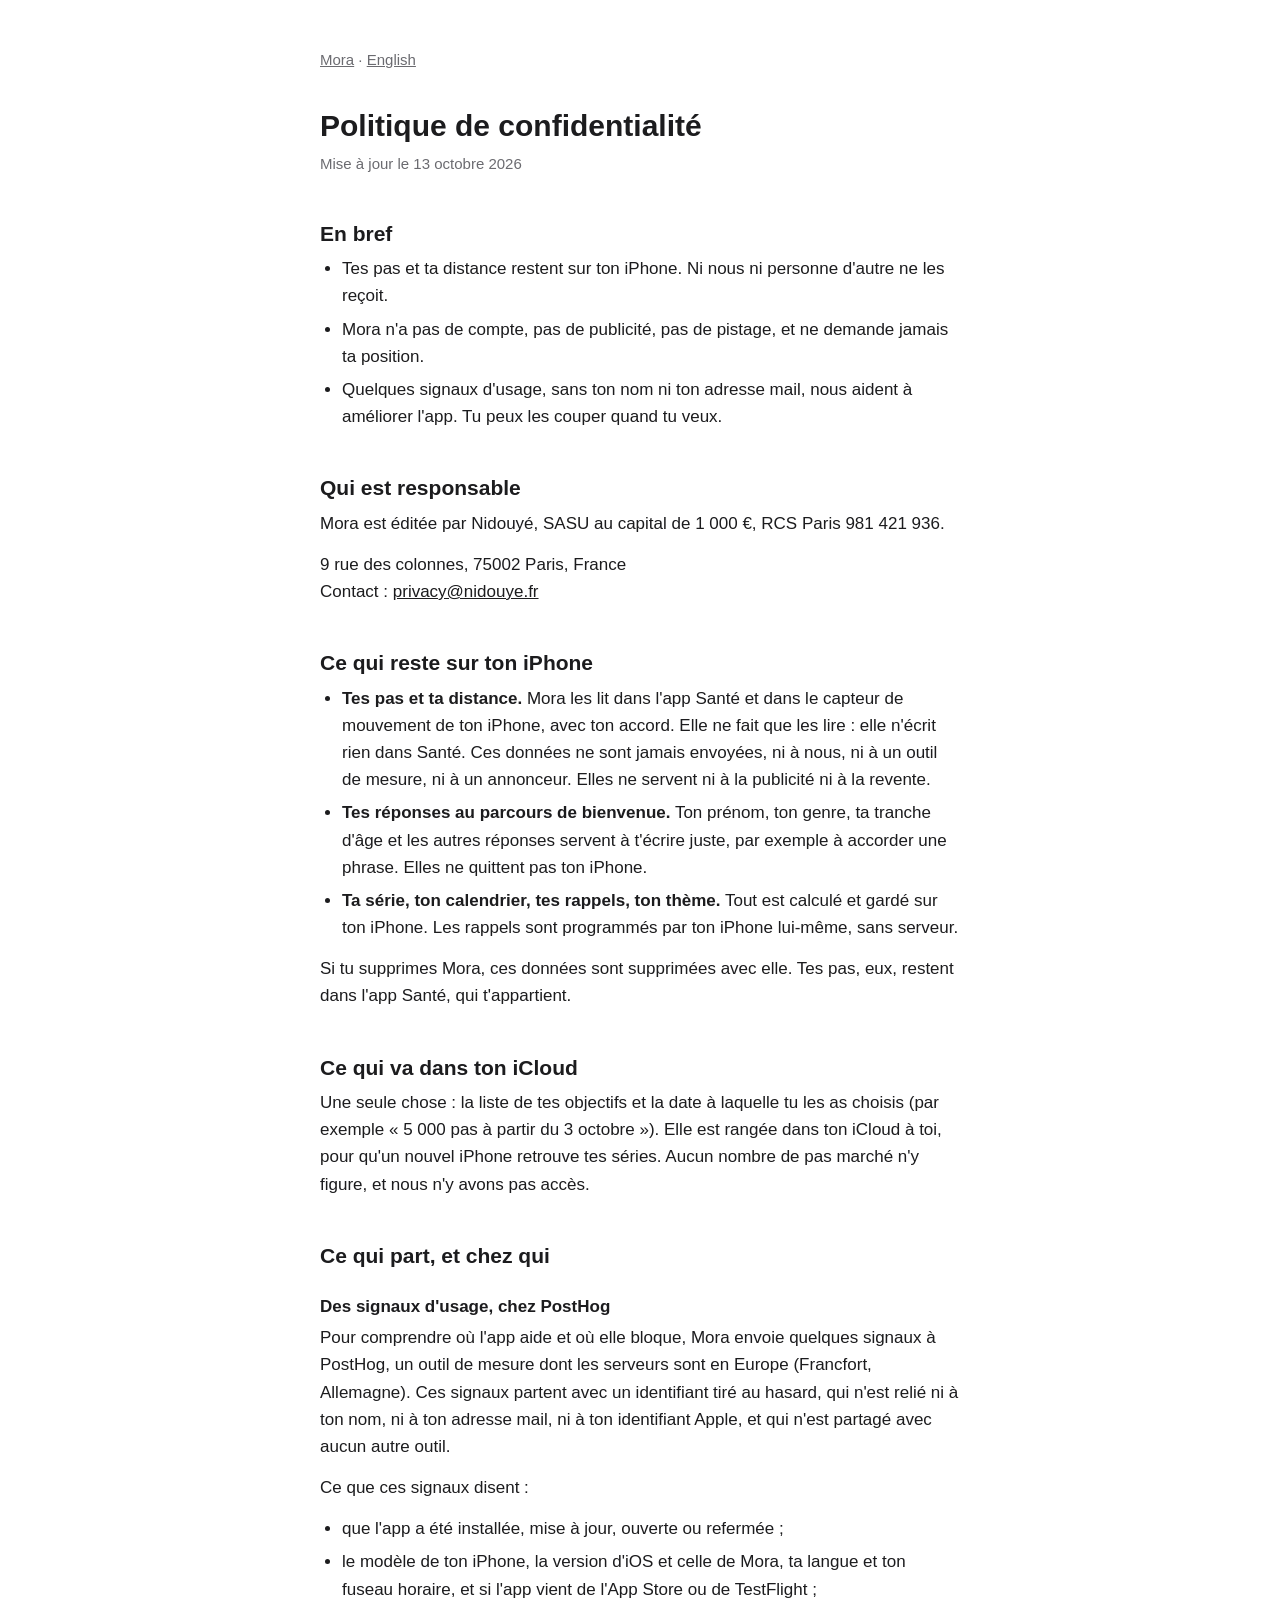
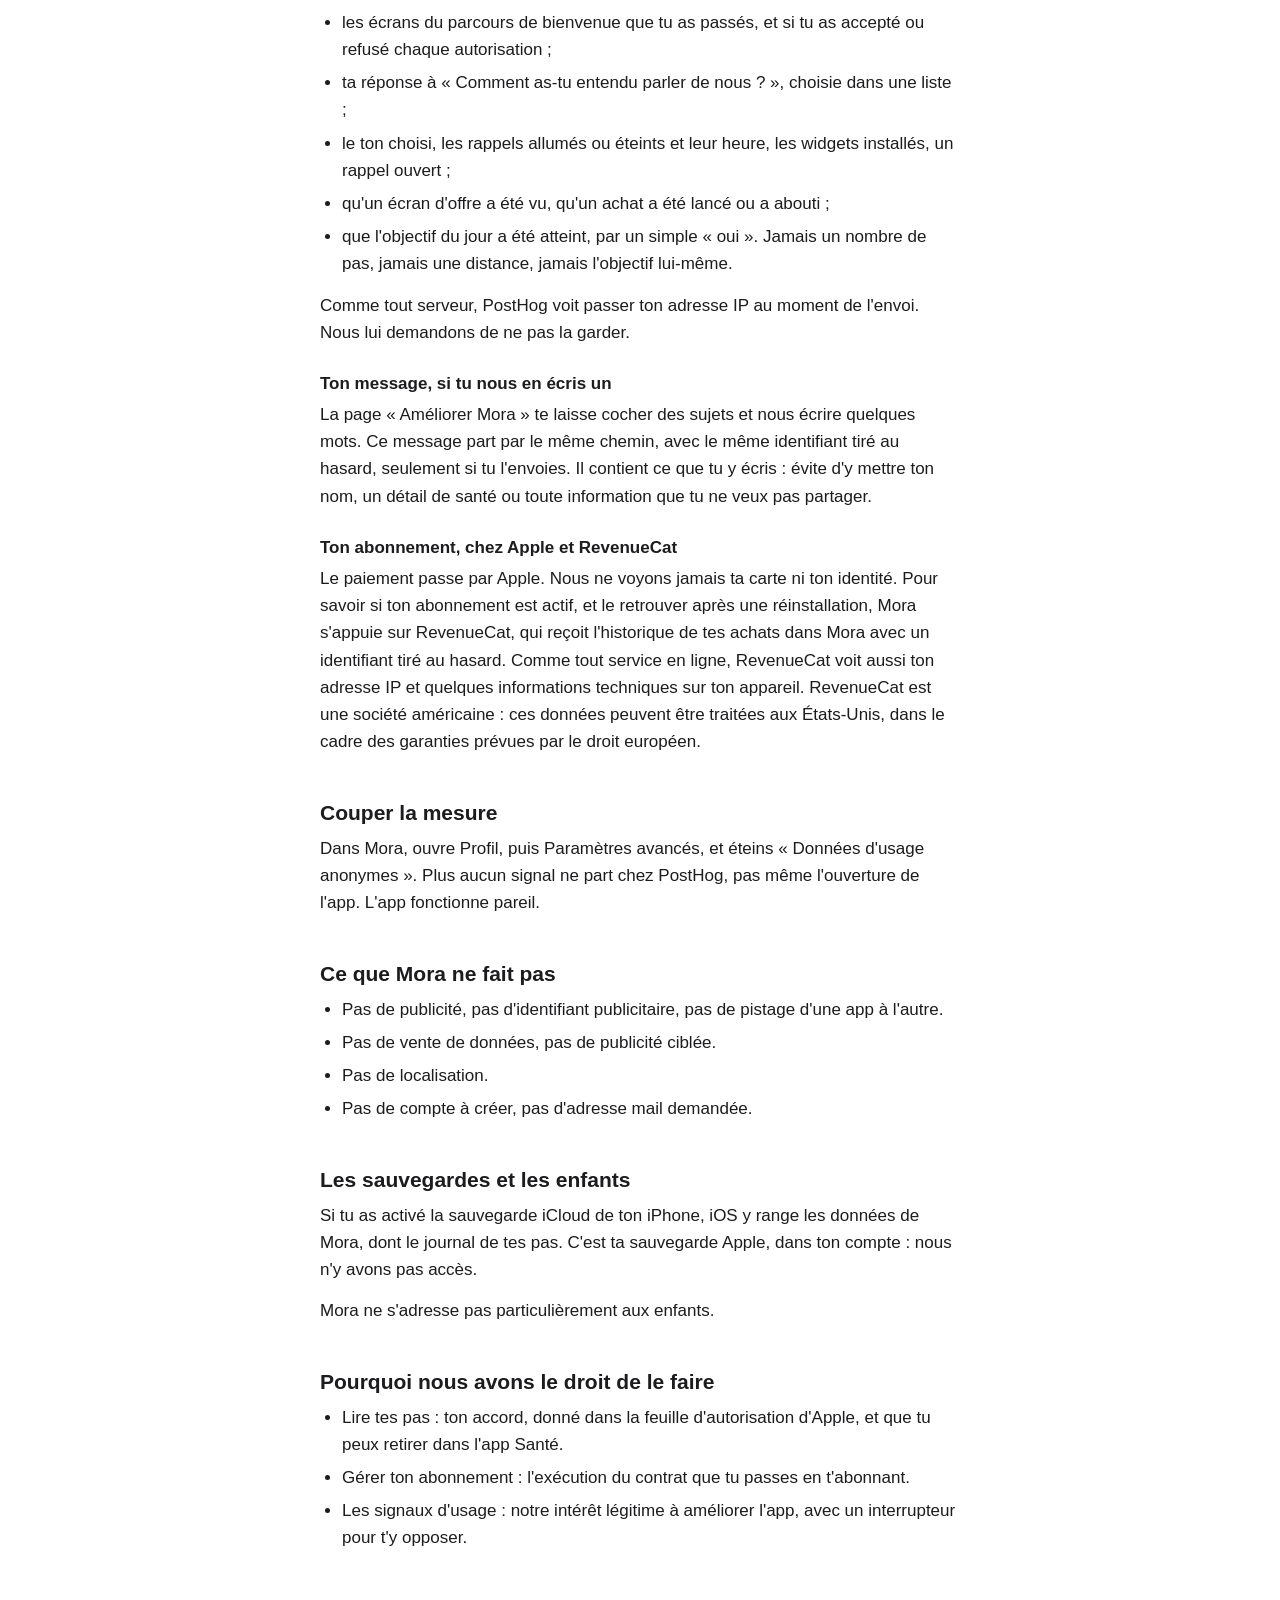
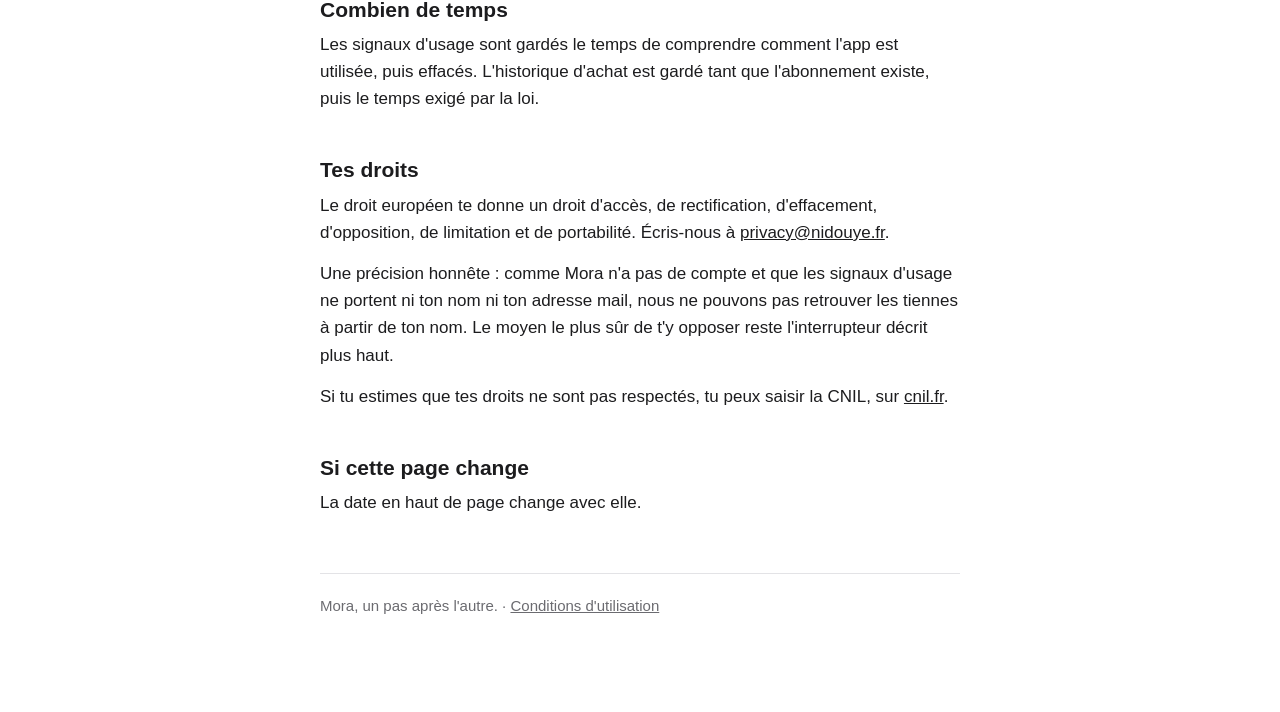
==== confidentialite/index.html @ 172ad580 "Pages publiques de Mora : aide, politique de confidentialité, privacy policy" ====
<!doctype html>
<html lang="fr">
<head>
<meta charset="utf-8">
<meta name="viewport" content="width=device-width, initial-scale=1">
<title>Politique de confidentialité · Mora</title>
<meta name="description" content="Ce que Mora fait de tes données, en français simple : tes pas restent sur ton iPhone.">
<link rel="stylesheet" href="../style.css">
</head>
<body>
<main>
<nav><a href="../">Mora</a> · <a href="../privacy/">English</a></nav>

<h1>Politique de confidentialité</h1>
<p class="date">Mise à jour le 13 octobre 2026</p>

<h2>En bref</h2>
<ul>
  <li>Tes pas et ta distance restent sur ton iPhone. Ni nous ni personne d'autre ne les reçoit.</li>
  <li>Mora n'a pas de compte, pas de publicité, pas de pistage, et ne demande jamais ta position.</li>
  <li>Quelques signaux d'usage, sans ton nom ni ton adresse mail, nous aident à améliorer l'app. Tu peux les couper quand tu veux.</li>
</ul>

<h2>Qui est responsable</h2>
<p>Mora est éditée par Nidouyé, SASU au capital de 1 000 €, RCS Paris 981 421 936.</p>
<address>
  <p>9 rue des colonnes, 75002 Paris, France<br>
  Contact : <a href="mailto:privacy@nidouye.fr">privacy@nidouye.fr</a></p>
</address>

<h2>Ce qui reste sur ton iPhone</h2>
<ul>
  <li><strong>Tes pas et ta distance.</strong> Mora les lit dans l'app Santé et dans le capteur de mouvement de ton iPhone, avec ton accord. Elle ne fait que les lire : elle n'écrit rien dans Santé. Ces données ne sont jamais envoyées, ni à nous, ni à un outil de mesure, ni à un annonceur. Elles ne servent ni à la publicité ni à la revente.</li>
  <li><strong>Tes réponses au parcours de bienvenue.</strong> Ton prénom, ton genre, ta tranche d'âge et les autres réponses servent à t'écrire juste, par exemple à accorder une phrase. Elles ne quittent pas ton iPhone.</li>
  <li><strong>Ta série, ton calendrier, tes rappels, ton thème.</strong> Tout est calculé et gardé sur ton iPhone. Les rappels sont programmés par ton iPhone lui-même, sans serveur.</li>
</ul>
<p>Si tu supprimes Mora, ces données sont supprimées avec elle. Tes pas, eux, restent dans l'app Santé, qui t'appartient.</p>

<h2>Ce qui va dans ton iCloud</h2>
<p>Une seule chose : la liste de tes objectifs et la date à laquelle tu les as choisis (par exemple « 5 000 pas à partir du 3 octobre »). Elle est rangée dans ton iCloud à toi, pour qu'un nouvel iPhone retrouve tes séries. Aucun nombre de pas marché n'y figure, et nous n'y avons pas accès.</p>

<h2>Ce qui part, et chez qui</h2>

<h3>Des signaux d'usage, chez PostHog</h3>
<p>Pour comprendre où l'app aide et où elle bloque, Mora envoie quelques signaux à PostHog, un outil de mesure dont les serveurs sont en Europe (Francfort, Allemagne). Ces signaux partent avec un identifiant tiré au hasard, qui n'est relié ni à ton nom, ni à ton adresse mail, ni à ton identifiant Apple, et qui n'est partagé avec aucun autre outil.</p>
<p>Ce que ces signaux disent :</p>
<ul>
  <li>que l'app a été installée, mise à jour, ouverte ou refermée ;</li>
  <li>le modèle de ton iPhone, la version d'iOS et celle de Mora, ta langue et ton fuseau horaire, et si l'app vient de l'App Store ou de TestFlight ;</li>
  <li>les écrans du parcours de bienvenue que tu as passés, et si tu as accepté ou refusé chaque autorisation ;</li>
  <li>ta réponse à « Comment as-tu entendu parler de nous ? », choisie dans une liste ;</li>
  <li>le ton choisi, les rappels allumés ou éteints et leur heure, les widgets installés, un rappel ouvert ;</li>
  <li>qu'un écran d'offre a été vu, qu'un achat a été lancé ou a abouti ;</li>
  <li>que l'objectif du jour a été atteint, par un simple « oui ». Jamais un nombre de pas, jamais une distance, jamais l'objectif lui-même.</li>
</ul>
<p>Comme tout serveur, PostHog voit passer ton adresse IP au moment de l'envoi. Nous lui demandons de ne pas la garder.</p>

<h3>Ton message, si tu nous en écris un</h3>
<p>La page « Améliorer Mora » te laisse cocher des sujets et nous écrire quelques mots. Ce message part par le même chemin, avec le même identifiant tiré au hasard, seulement si tu l'envoies. Il contient ce que tu y écris : évite d'y mettre ton nom, un détail de santé ou toute information que tu ne veux pas partager.</p>

<h3>Ton abonnement, chez Apple et RevenueCat</h3>
<p>Le paiement passe par Apple. Nous ne voyons jamais ta carte ni ton identité. Pour savoir si ton abonnement est actif, et le retrouver après une réinstallation, Mora s'appuie sur RevenueCat, qui reçoit l'historique de tes achats dans Mora avec un identifiant tiré au hasard. Comme tout service en ligne, RevenueCat voit aussi ton adresse IP et quelques informations techniques sur ton appareil. RevenueCat est une société américaine : ces données peuvent être traitées aux États-Unis, dans le cadre des garanties prévues par le droit européen.</p>

<h2>Couper la mesure</h2>
<p>Dans Mora, ouvre Profil, puis Paramètres avancés, et éteins « Données d'usage anonymes ». Plus aucun signal ne part chez PostHog, pas même l'ouverture de l'app. L'app fonctionne pareil.</p>

<h2>Ce que Mora ne fait pas</h2>
<ul>
  <li>Pas de publicité, pas d'identifiant publicitaire, pas de pistage d'une app à l'autre.</li>
  <li>Pas de vente de données, pas de publicité ciblée.</li>
  <li>Pas de localisation.</li>
  <li>Pas de compte à créer, pas d'adresse mail demandée.</li>
</ul>

<h2>Les sauvegardes et les enfants</h2>
<p>Si tu as activé la sauvegarde iCloud de ton iPhone, iOS y range les données de Mora, dont le journal de tes pas. C'est ta sauvegarde Apple, dans ton compte : nous n'y avons pas accès.</p>
<p>Mora ne s'adresse pas particulièrement aux enfants.</p>

<h2>Pourquoi nous avons le droit de le faire</h2>
<ul>
  <li>Lire tes pas : ton accord, donné dans la feuille d'autorisation d'Apple, et que tu peux retirer dans l'app Santé.</li>
  <li>Gérer ton abonnement : l'exécution du contrat que tu passes en t'abonnant.</li>
  <li>Les signaux d'usage : notre intérêt légitime à améliorer l'app, avec un interrupteur pour t'y opposer.</li>
</ul>

<h2>Combien de temps</h2>
<p>Les signaux d'usage sont gardés le temps de comprendre comment l'app est utilisée, puis effacés. L'historique d'achat est gardé tant que l'abonnement existe, puis le temps exigé par la loi.</p>

<h2>Tes droits</h2>
<p>Le droit européen te donne un droit d'accès, de rectification, d'effacement, d'opposition, de limitation et de portabilité. Écris-nous à <a href="mailto:privacy@nidouye.fr">privacy@nidouye.fr</a>.</p>
<p>Une précision honnête : comme Mora n'a pas de compte et que les signaux d'usage ne portent ni ton nom ni ton adresse mail, nous ne pouvons pas retrouver les tiennes à partir de ton nom. Le moyen le plus sûr de t'y opposer reste l'interrupteur décrit plus haut.</p>
<p>Si tu estimes que tes droits ne sont pas respectés, tu peux saisir la CNIL, sur <a href="https://www.cnil.fr">cnil.fr</a>.</p>

<h2>Si cette page change</h2>
<p>La date en haut de page change avec elle.</p>

<p class="pied">Mora, un pas après l'autre. · <a href="https://www.apple.com/legal/internet-services/itunes/dev/stdeula/">Conditions d'utilisation</a></p>
</main>
</body>
</html>
---- style.css ----
/* Pages publiques de Mora. Feuille neutre, polices du système : aucune valeur de la
   charte ne vit ici, DESIGN.md reste la seule source du design de l'app. */
:root { color-scheme: light dark; --fond: #ffffff; --texte: #1c1c1e; --discret: #6b6b70; --trait: #e3e3e6; }
@media (prefers-color-scheme: dark) {
  :root { --fond: #121214; --texte: #f2f2f4; --discret: #a0a0a6; --trait: #2c2c30; }
}
* { box-sizing: border-box; }
body { margin: 0; background: var(--fond); color: var(--texte);
  font: 17px/1.6 -apple-system, BlinkMacSystemFont, "Segoe UI", Roboto, sans-serif; }
main { max-width: 680px; margin: 0 auto; padding: 48px 20px 80px; }
h1 { font-size: 30px; line-height: 1.2; margin: 0 0 8px; }
h2 { font-size: 21px; line-height: 1.3; margin: 44px 0 8px; }
h3 { font-size: 17px; margin: 24px 0 4px; }
p, ul { margin: 0 0 14px; }
ul { padding-left: 22px; }
li { margin-bottom: 6px; }
a { color: inherit; }
.date, .pied { color: var(--discret); font-size: 15px; }
.pied { margin-top: 56px; padding-top: 20px; border-top: 1px solid var(--trait); }
nav { font-size: 15px; margin-bottom: 36px; color: var(--discret); }
address { font-style: normal; }
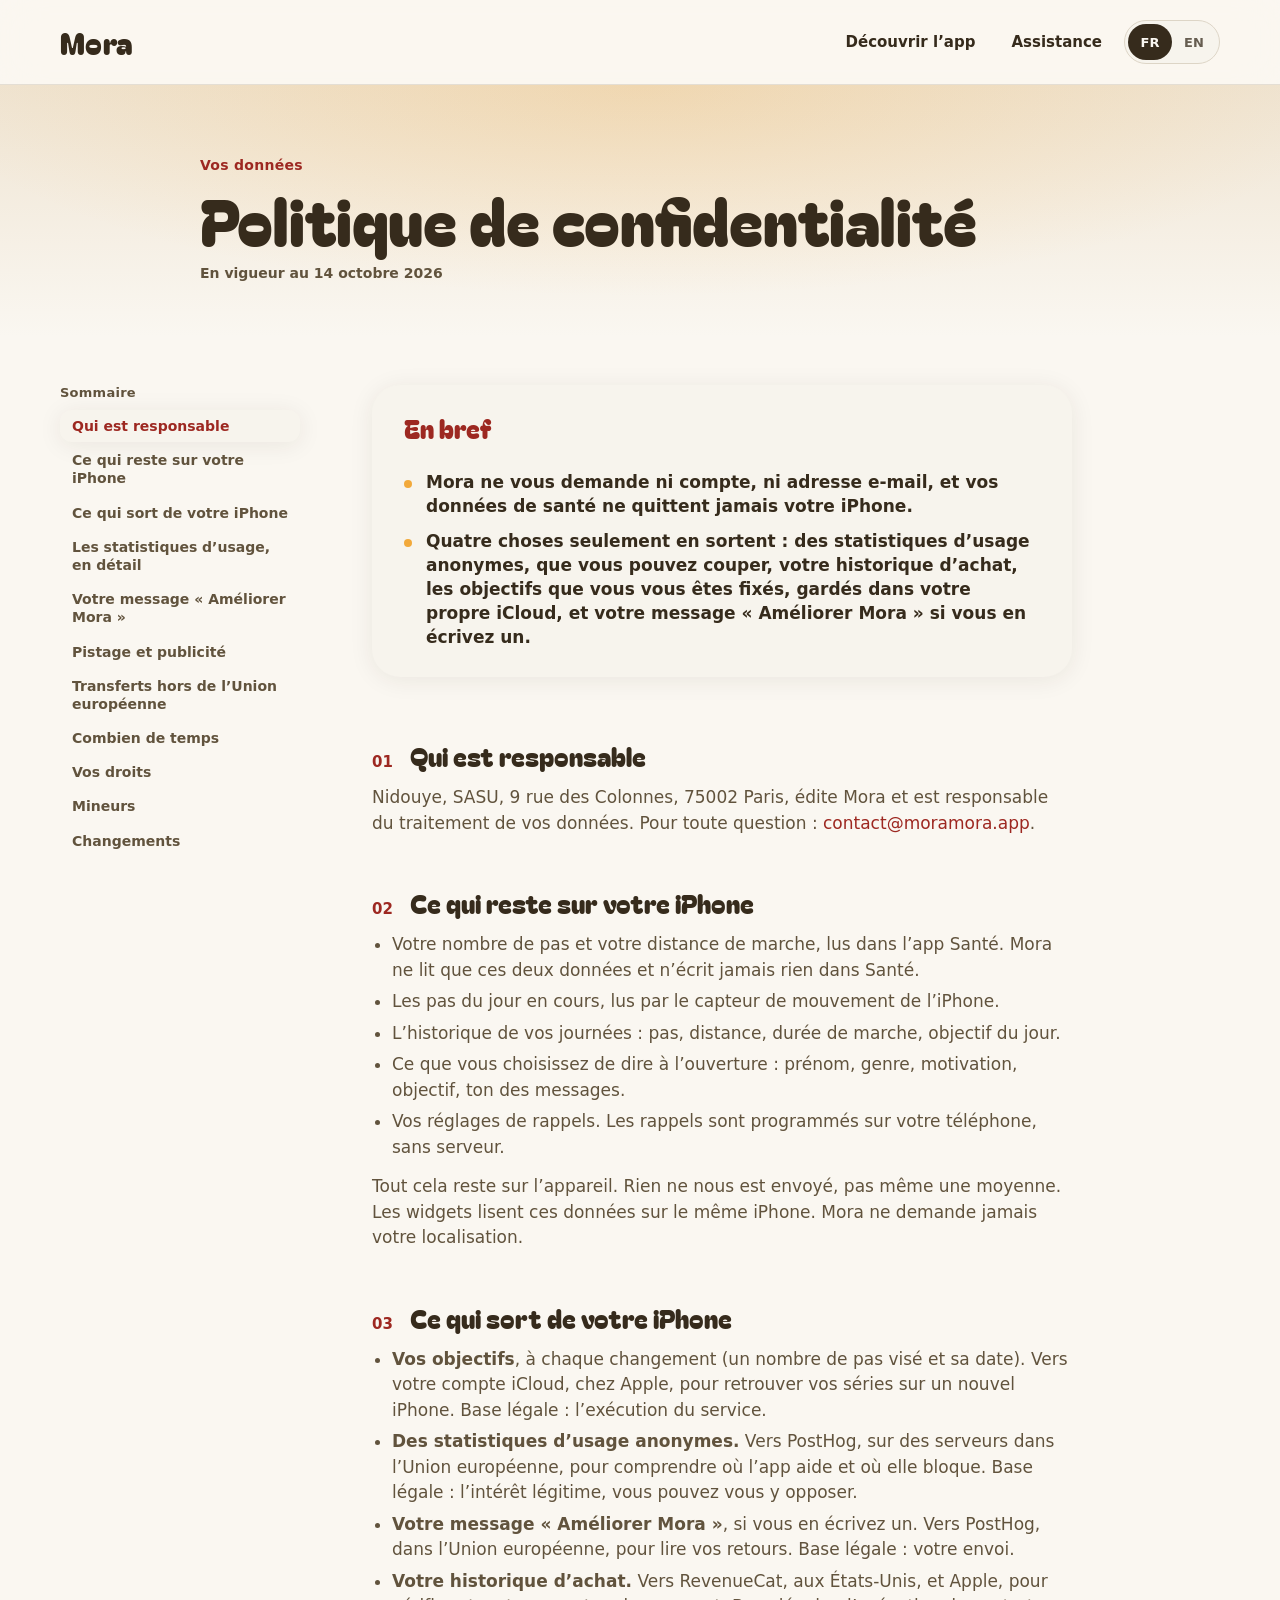
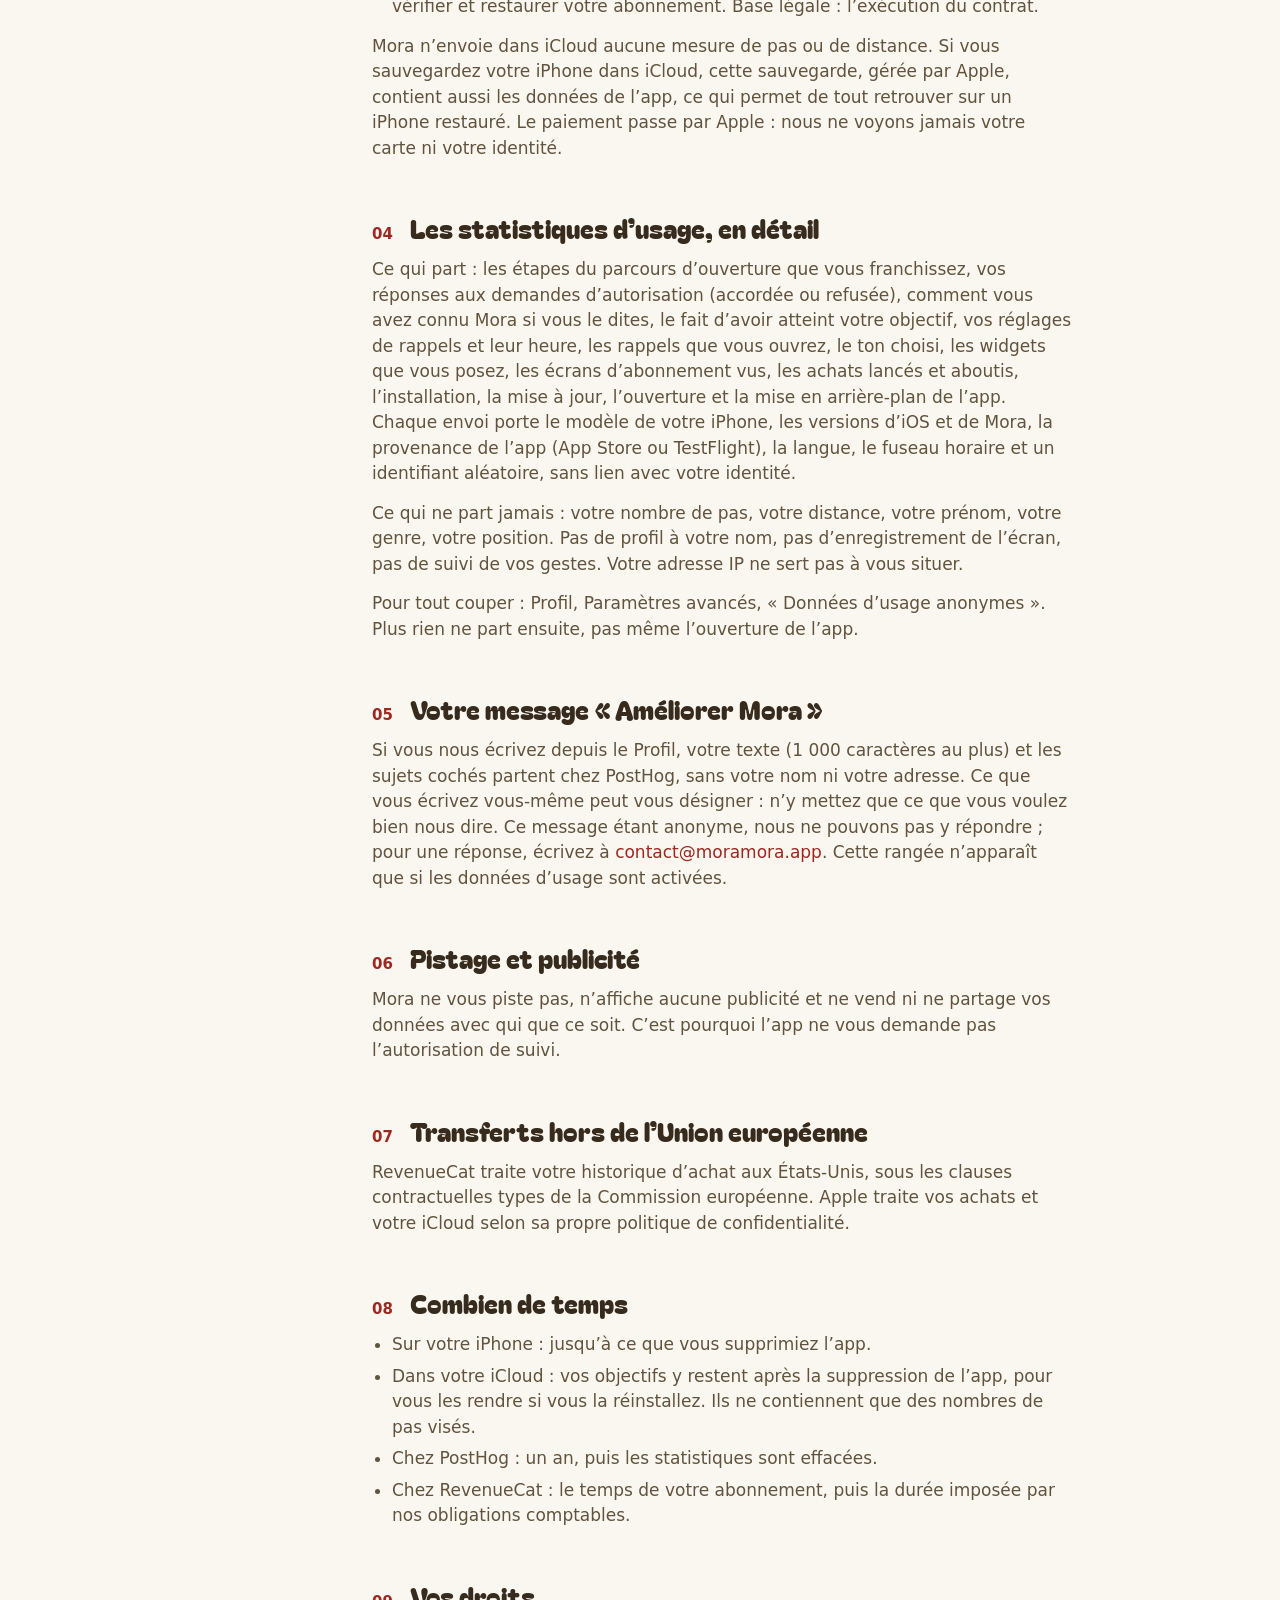
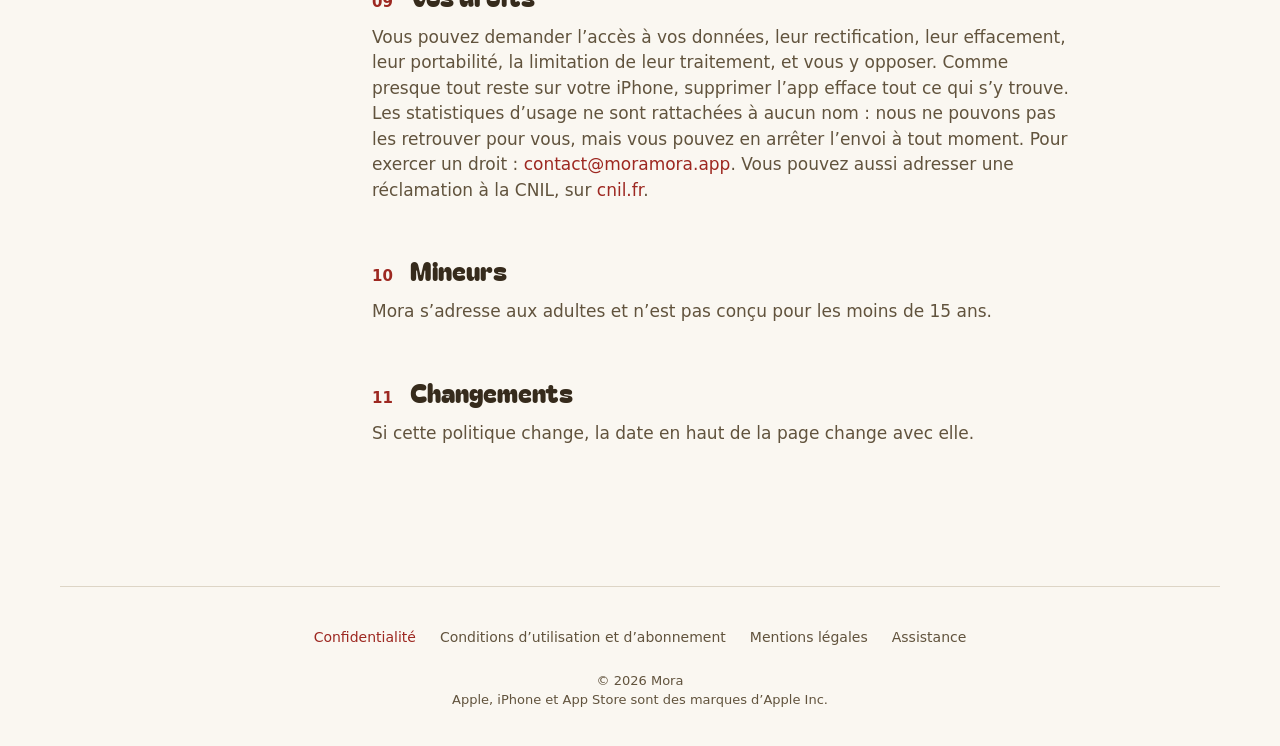
==== commit eb558453: "Le site de Mora à l'image de la maquette, textes légaux en vous Source : PriscaGit dépôt Mora, branc" ====
--- a/confidentialite/index.html
+++ b/confidentialite/index.html
@@ -1,100 +1 @@
-<!doctype html>
-<html lang="fr">
-<head>
-<meta charset="utf-8">
-<meta name="viewport" content="width=device-width, initial-scale=1">
-<title>Politique de confidentialité · Mora</title>
-<meta name="description" content="Ce que Mora fait de tes données, en français simple : tes pas restent sur ton iPhone.">
-<link rel="stylesheet" href="../style.css">
-</head>
-<body>
-<main>
-<nav><a href="../">Mora</a> · <a href="../privacy/">English</a></nav>
-
-<h1>Politique de confidentialité</h1>
-<p class="date">Mise à jour le 13 octobre 2026</p>
-
-<h2>En bref</h2>
-<ul>
-  <li>Tes pas et ta distance restent sur ton iPhone. Ni nous ni personne d'autre ne les reçoit.</li>
-  <li>Mora n'a pas de compte, pas de publicité, pas de pistage, et ne demande jamais ta position.</li>
-  <li>Quelques signaux d'usage, sans ton nom ni ton adresse mail, nous aident à améliorer l'app. Tu peux les couper quand tu veux.</li>
-</ul>
-
-<h2>Qui est responsable</h2>
-<p>Mora est éditée par Nidouyé, SASU au capital de 1 000 €, RCS Paris 981 421 936.</p>
-<address>
-  <p>9 rue des colonnes, 75002 Paris, France<br>
-  Contact : <a href="mailto:privacy@nidouye.fr">privacy@nidouye.fr</a></p>
-</address>
-
-<h2>Ce qui reste sur ton iPhone</h2>
-<ul>
-  <li><strong>Tes pas et ta distance.</strong> Mora les lit dans l'app Santé et dans le capteur de mouvement de ton iPhone, avec ton accord. Elle ne fait que les lire : elle n'écrit rien dans Santé. Ces données ne sont jamais envoyées, ni à nous, ni à un outil de mesure, ni à un annonceur. Elles ne servent ni à la publicité ni à la revente.</li>
-  <li><strong>Tes réponses au parcours de bienvenue.</strong> Ton prénom, ton genre, ta tranche d'âge et les autres réponses servent à t'écrire juste, par exemple à accorder une phrase. Elles ne quittent pas ton iPhone.</li>
-  <li><strong>Ta série, ton calendrier, tes rappels, ton thème.</strong> Tout est calculé et gardé sur ton iPhone. Les rappels sont programmés par ton iPhone lui-même, sans serveur.</li>
-</ul>
-<p>Si tu supprimes Mora, ces données sont supprimées avec elle. Tes pas, eux, restent dans l'app Santé, qui t'appartient.</p>
-
-<h2>Ce qui va dans ton iCloud</h2>
-<p>Une seule chose : la liste de tes objectifs et la date à laquelle tu les as choisis (par exemple « 5 000 pas à partir du 3 octobre »). Elle est rangée dans ton iCloud à toi, pour qu'un nouvel iPhone retrouve tes séries. Aucun nombre de pas marché n'y figure, et nous n'y avons pas accès.</p>
-
-<h2>Ce qui part, et chez qui</h2>
-
-<h3>Des signaux d'usage, chez PostHog</h3>
-<p>Pour comprendre où l'app aide et où elle bloque, Mora envoie quelques signaux à PostHog, un outil de mesure dont les serveurs sont en Europe (Francfort, Allemagne). Ces signaux partent avec un identifiant tiré au hasard, qui n'est relié ni à ton nom, ni à ton adresse mail, ni à ton identifiant Apple, et qui n'est partagé avec aucun autre outil.</p>
-<p>Ce que ces signaux disent :</p>
-<ul>
-  <li>que l'app a été installée, mise à jour, ouverte ou refermée ;</li>
-  <li>le modèle de ton iPhone, la version d'iOS et celle de Mora, ta langue et ton fuseau horaire, et si l'app vient de l'App Store ou de TestFlight ;</li>
-  <li>les écrans du parcours de bienvenue que tu as passés, et si tu as accepté ou refusé chaque autorisation ;</li>
-  <li>ta réponse à « Comment as-tu entendu parler de nous ? », choisie dans une liste ;</li>
-  <li>le ton choisi, les rappels allumés ou éteints et leur heure, les widgets installés, un rappel ouvert ;</li>
-  <li>qu'un écran d'offre a été vu, qu'un achat a été lancé ou a abouti ;</li>
-  <li>que l'objectif du jour a été atteint, par un simple « oui ». Jamais un nombre de pas, jamais une distance, jamais l'objectif lui-même.</li>
-</ul>
-<p>Comme tout serveur, PostHog voit passer ton adresse IP au moment de l'envoi. Nous lui demandons de ne pas la garder.</p>
-
-<h3>Ton message, si tu nous en écris un</h3>
-<p>La page « Améliorer Mora » te laisse cocher des sujets et nous écrire quelques mots. Ce message part par le même chemin, avec le même identifiant tiré au hasard, seulement si tu l'envoies. Il contient ce que tu y écris : évite d'y mettre ton nom, un détail de santé ou toute information que tu ne veux pas partager.</p>
-
-<h3>Ton abonnement, chez Apple et RevenueCat</h3>
-<p>Le paiement passe par Apple. Nous ne voyons jamais ta carte ni ton identité. Pour savoir si ton abonnement est actif, et le retrouver après une réinstallation, Mora s'appuie sur RevenueCat, qui reçoit l'historique de tes achats dans Mora avec un identifiant tiré au hasard. Comme tout service en ligne, RevenueCat voit aussi ton adresse IP et quelques informations techniques sur ton appareil. RevenueCat est une société américaine : ces données peuvent être traitées aux États-Unis, dans le cadre des garanties prévues par le droit européen.</p>
-
-<h2>Couper la mesure</h2>
-<p>Dans Mora, ouvre Profil, puis Paramètres avancés, et éteins « Données d'usage anonymes ». Plus aucun signal ne part chez PostHog, pas même l'ouverture de l'app. L'app fonctionne pareil.</p>
-
-<h2>Ce que Mora ne fait pas</h2>
-<ul>
-  <li>Pas de publicité, pas d'identifiant publicitaire, pas de pistage d'une app à l'autre.</li>
-  <li>Pas de vente de données, pas de publicité ciblée.</li>
-  <li>Pas de localisation.</li>
-  <li>Pas de compte à créer, pas d'adresse mail demandée.</li>
-</ul>
-
-<h2>Les sauvegardes et les enfants</h2>
-<p>Si tu as activé la sauvegarde iCloud de ton iPhone, iOS y range les données de Mora, dont le journal de tes pas. C'est ta sauvegarde Apple, dans ton compte : nous n'y avons pas accès.</p>
-<p>Mora ne s'adresse pas particulièrement aux enfants.</p>
-
-<h2>Pourquoi nous avons le droit de le faire</h2>
-<ul>
-  <li>Lire tes pas : ton accord, donné dans la feuille d'autorisation d'Apple, et que tu peux retirer dans l'app Santé.</li>
-  <li>Gérer ton abonnement : l'exécution du contrat que tu passes en t'abonnant.</li>
-  <li>Les signaux d'usage : notre intérêt légitime à améliorer l'app, avec un interrupteur pour t'y opposer.</li>
-</ul>
-
-<h2>Combien de temps</h2>
-<p>Les signaux d'usage sont gardés le temps de comprendre comment l'app est utilisée, puis effacés. L'historique d'achat est gardé tant que l'abonnement existe, puis le temps exigé par la loi.</p>
-
-<h2>Tes droits</h2>
-<p>Le droit européen te donne un droit d'accès, de rectification, d'effacement, d'opposition, de limitation et de portabilité. Écris-nous à <a href="mailto:privacy@nidouye.fr">privacy@nidouye.fr</a>.</p>
-<p>Une précision honnête : comme Mora n'a pas de compte et que les signaux d'usage ne portent ni ton nom ni ton adresse mail, nous ne pouvons pas retrouver les tiennes à partir de ton nom. Le moyen le plus sûr de t'y opposer reste l'interrupteur décrit plus haut.</p>
-<p>Si tu estimes que tes droits ne sont pas respectés, tu peux saisir la CNIL, sur <a href="https://www.cnil.fr">cnil.fr</a>.</p>
-
-<h2>Si cette page change</h2>
-<p>La date en haut de page change avec elle.</p>
-
-<p class="pied">Mora, un pas après l'autre. · <a href="https://www.apple.com/legal/internet-services/itunes/dev/stdeula/">Conditions d'utilisation</a></p>
-</main>
-</body>
-</html>
+<!doctype html><html lang="fr"><head><meta charset="utf-8"><meta name="viewport" content="width=device-width,initial-scale=1"><title>Mora</title><link rel="canonical" href="https://moramora.app/confidentialite.html"><meta http-equiv="refresh" content="0; url=../confidentialite.html?langue=fr"><meta name="robots" content="noindex"></head><body><a href="../confidentialite.html?langue=fr">Politique de confidentialité</a></body></html>
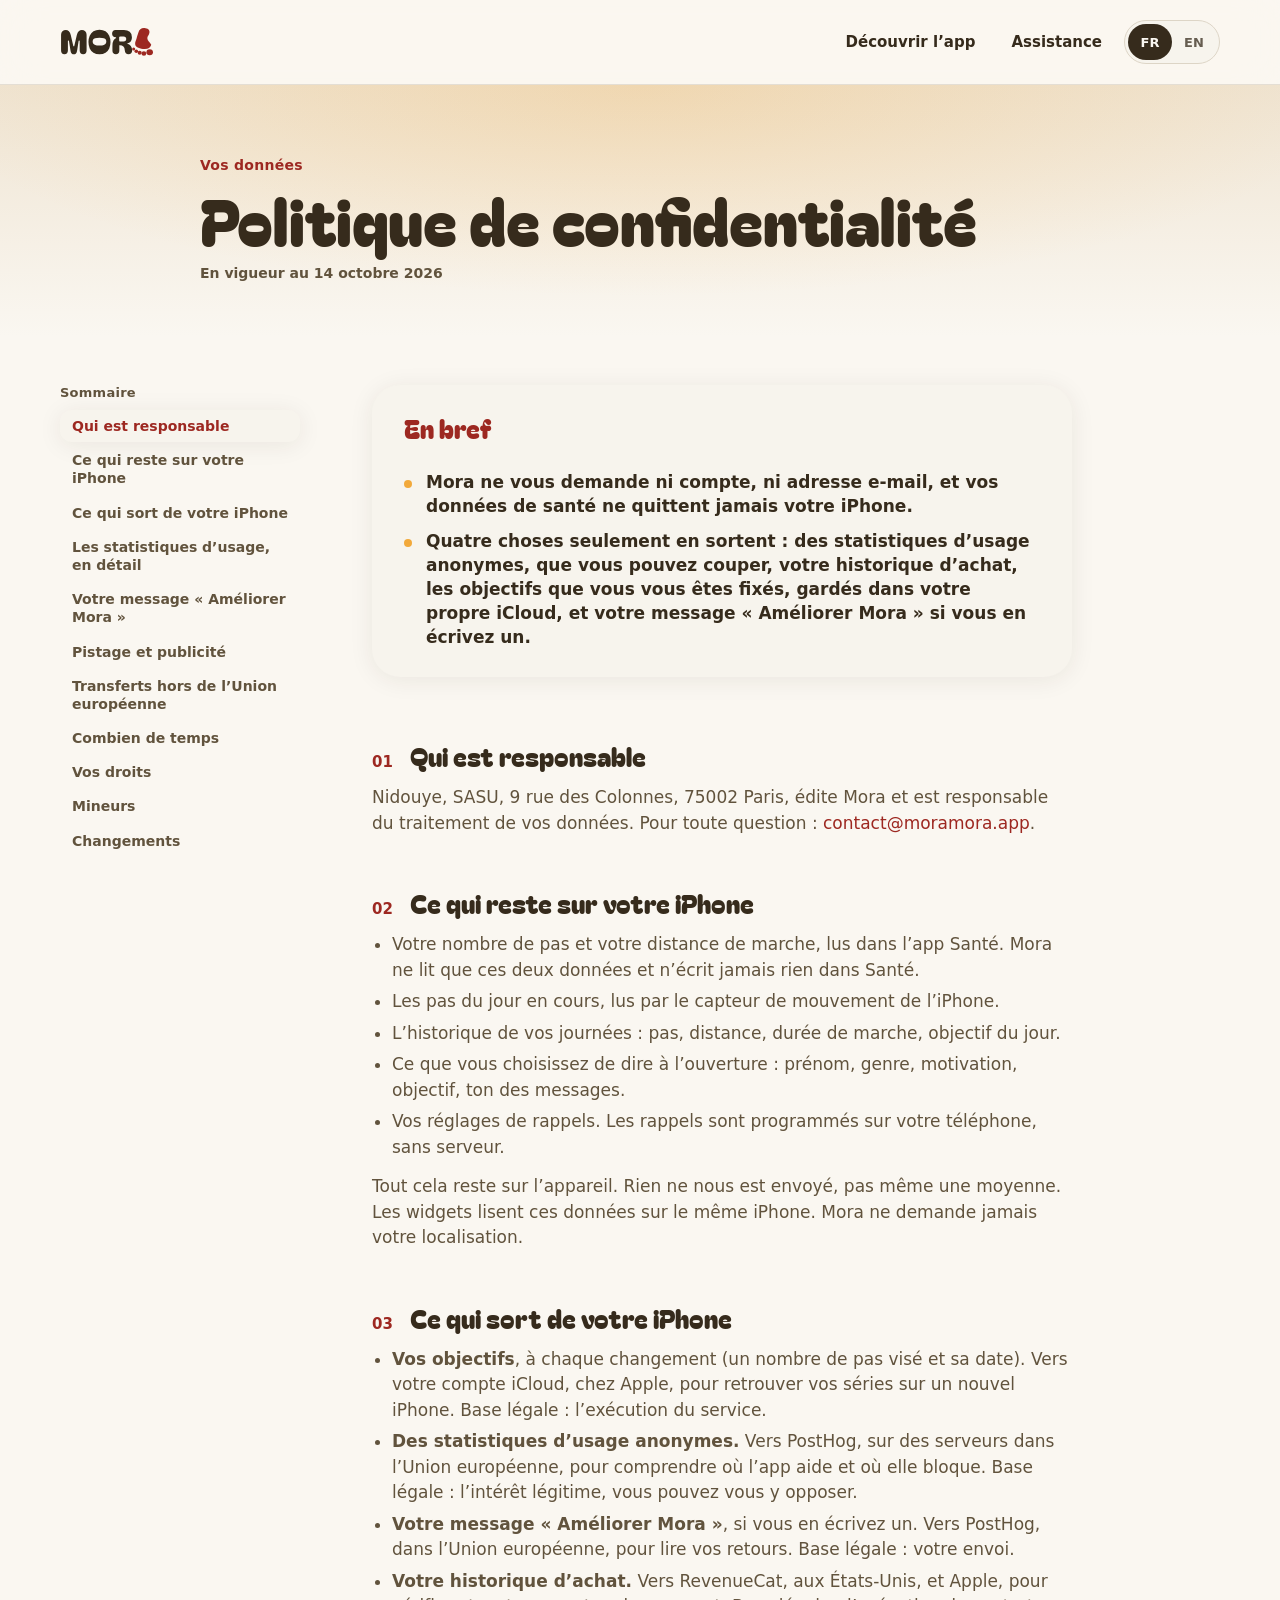
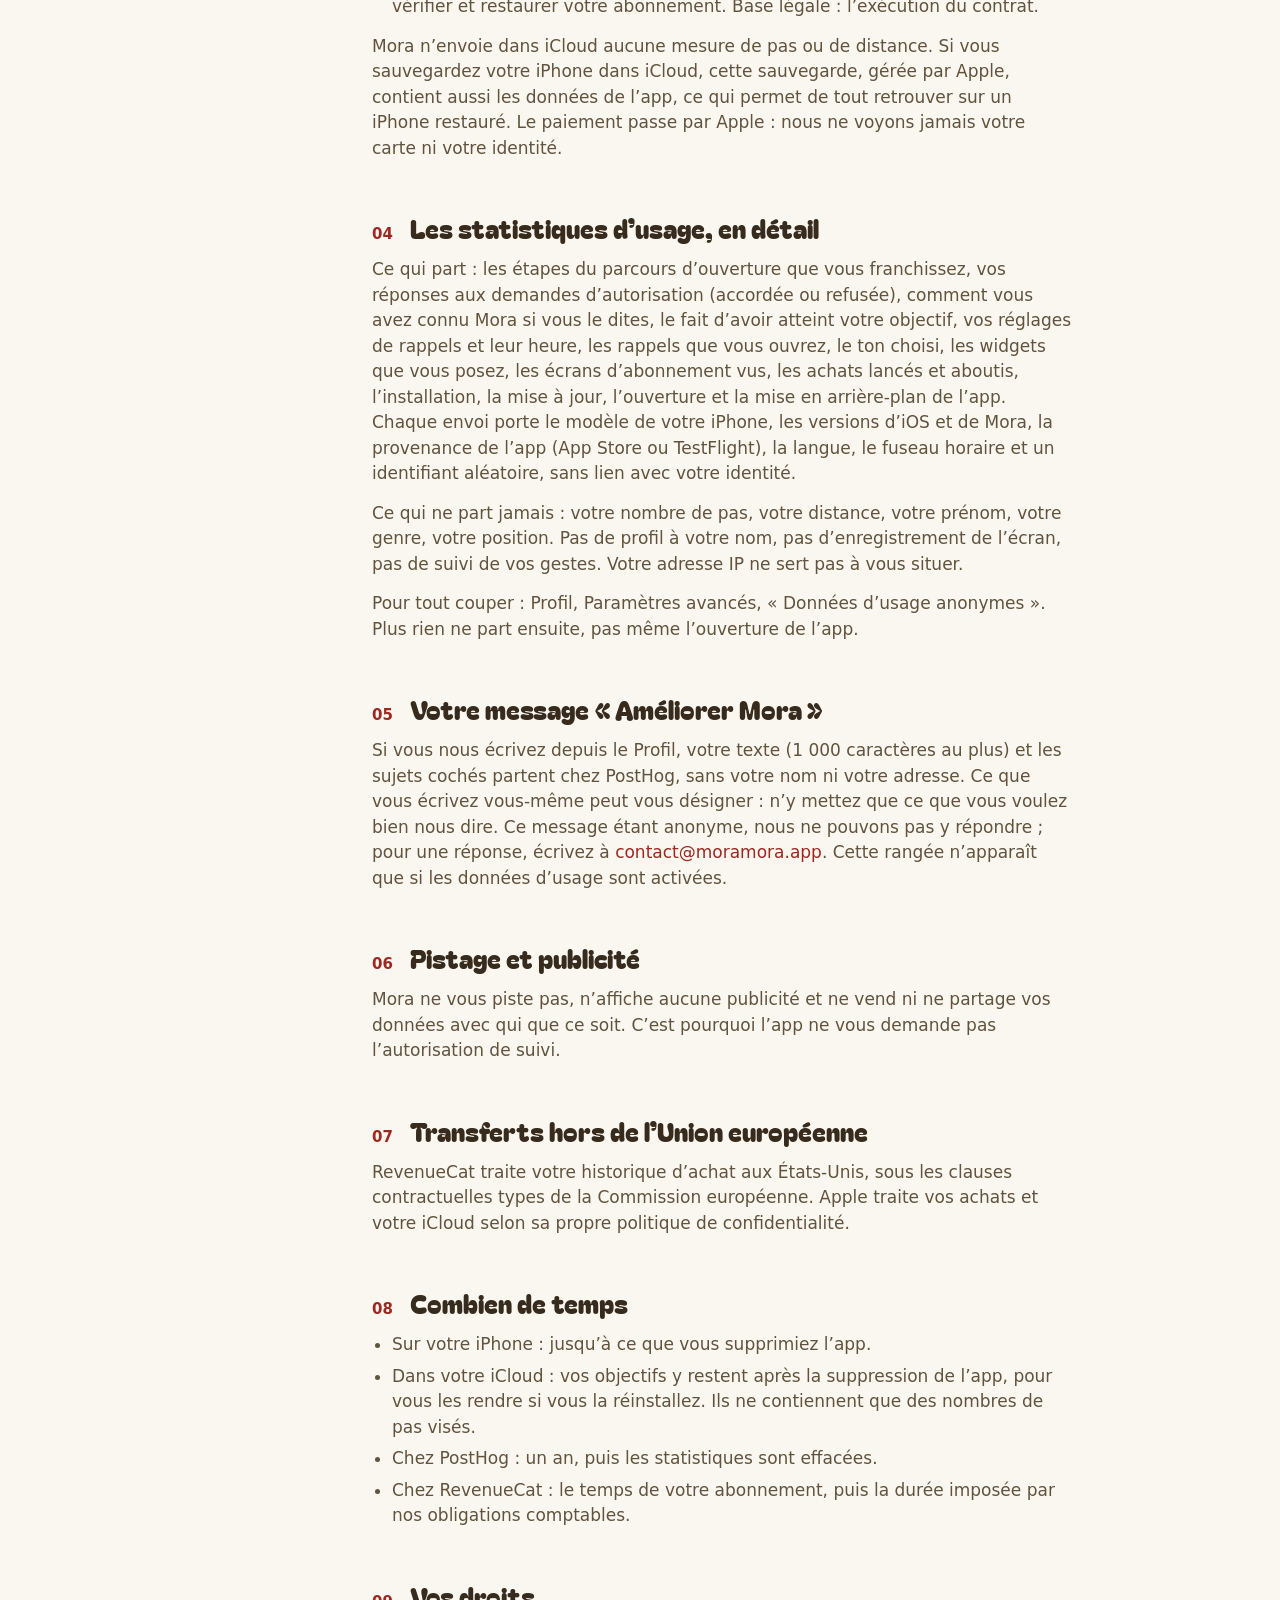
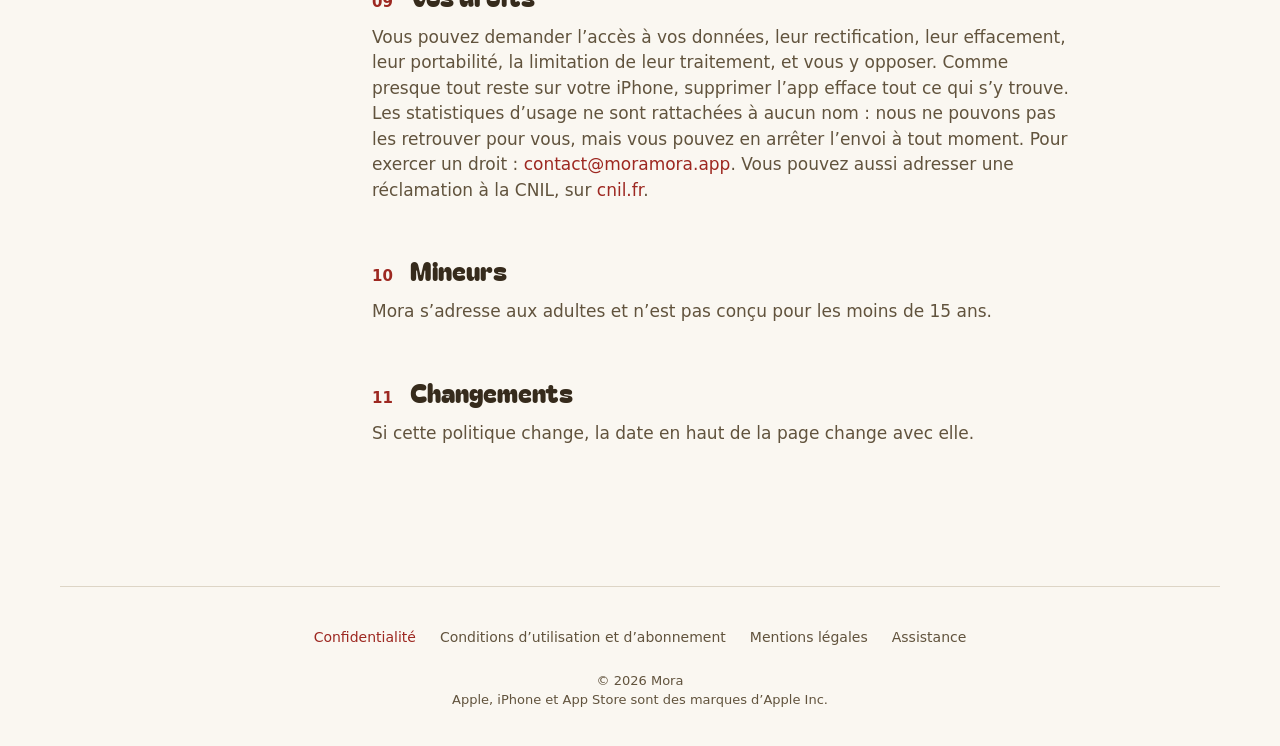
==== commit a55613b2: "site : export 31, logo à l'empreinte, hero en deux colonnes, sans son, pages anglaises" ====
--- a/confidentialite/index.html
+++ b/confidentialite/index.html
@@ -1 +1 @@
-<!doctype html><html lang="fr"><head><meta charset="utf-8"><meta name="viewport" content="width=device-width,initial-scale=1"><title>Mora</title><link rel="canonical" href="https://moramora.app/confidentialite.html"><meta http-equiv="refresh" content="0; url=../confidentialite.html?langue=fr"><meta name="robots" content="noindex"></head><body><a href="../confidentialite.html?langue=fr">Politique de confidentialité</a></body></html>
+<!doctype html><html lang="fr"><head><meta charset="utf-8"><meta name="viewport" content="width=device-width,initial-scale=1"><title>Mora</title><link rel="canonical" href="https://moramora.app/confidentialite.html"><meta http-equiv="refresh" content="0; url=../confidentialite.html"><meta name="robots" content="noindex"></head><body><a href="../confidentialite.html">Politique de confidentialité</a></body></html>
